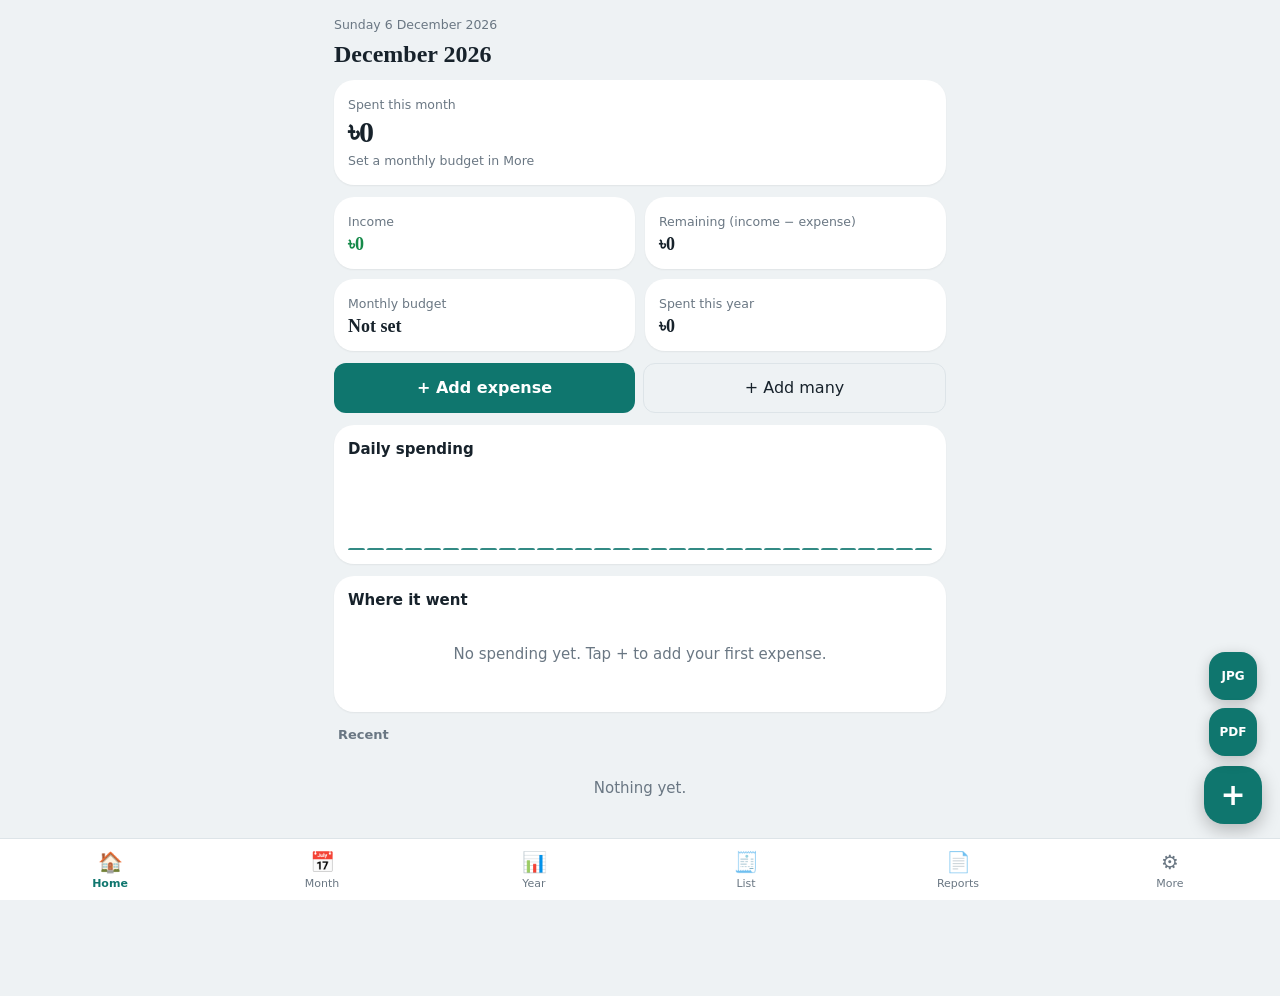
==== apps/taka-journal/index.html @ d67ca7a0 "Firebase Update" ====
<!DOCTYPE html><html lang="en"><head><meta charset="utf-8"><meta name="viewport" content="width=device-width, initial-scale=1, viewport-fit=cover"><title>Taka Journal</title>
<link rel="stylesheet" href="style.css"></head><body><div id="app"><noscript>Please enable JavaScript.</noscript></div><button id="fab" class="pri" onclick="openForm(null,V.tab=='month'&&V.sel?V.sel:null)" aria-label="Add">+</button><div id="dlb"><button class="pri" onclick="dlAny('jpg')" aria-label="Download JPG">JPG</button><button class="pri" onclick="dlAny('pdf')" aria-label="Download PDF">PDF</button></div><div id="nav"></div><div id="toast"></div><div id="ov"></div>
<script src="lib/html2canvas.min.js"></script><script src="lib/jspdf.umd.min.js"></script><script src="firebase-config.js"></script><script src="app.js"></script></body></html>
---- apps/taka-journal/style.css ----
:root{--bg:#eef2f4;--cd:#fff;--tx:#17222b;--mu:#6a7783;--ln:#dde4e8;--ac:#0f766e;--rd:#d63b3b;--gn:#168a4a;box-sizing:border-box;padding-top:env(safe-area-inset-top,0px);padding-bottom:env(safe-area-inset-bottom,0px)}
@media(prefers-color-scheme:dark){:root:not([data-theme="light"]){--bg:#11171c;--cd:#1b242b;--tx:#e6edf2;--mu:#93a1ac;--ln:#2a353e}}
:root[data-theme="dark"]{--bg:#11171c;--cd:#1b242b;--tx:#e6edf2;--mu:#93a1ac;--ln:#2a353e}
html{scroll-padding-top:env(safe-area-inset-top,0px)}
*{box-sizing:border-box}body{margin:0;background:var(--bg);color:var(--tx);font:15px/1.4 system-ui,-apple-system,"Segoe UI",sans-serif;padding-bottom:150px}
#app{max-width:640px;margin:0 auto;padding:14px}
h2{font:700 24px Georgia,serif;margin:6px 0 12px}h3{margin:0 0 10px;font-size:15px}h4{display:flex;justify-content:space-between;margin:14px 4px 6px;color:var(--mu);font-size:13px}
.cd{background:var(--cd);border-radius:20px;padding:14px;margin-bottom:12px;box-shadow:0 1px 2px rgba(0,0,0,.06)}
.big{font:700 30px Georgia,serif}.mu,small{color:var(--mu)}.gn{color:var(--gn)}.rd{color:var(--rd)}
.grid{display:grid;grid-template-columns:1fr 1fr;gap:10px}.grid .cd{margin:0}.grid b{display:block;font:700 18px Georgia,serif;margin-top:2px}
.r{display:flex;align-items:center;justify-content:space-between;gap:8px;margin:6px 0}
.bar{height:8px;background:var(--ln);border-radius:9px;overflow:hidden}.bar i{display:block;height:100%;border-radius:9px;background:var(--ac)}
.cb{margin:10px 0}.tx{display:flex;align-items:center;gap:10px;background:var(--cd);border-radius:16px;padding:10px 12px;margin-bottom:6px;cursor:pointer}
.tx .g{flex:1;min-width:0}.tx .g b,.tx .g small{display:block;white-space:nowrap;overflow:hidden;text-overflow:ellipsis}
.ic{width:38px;height:38px;border-radius:12px;display:grid;place-items:center;font-size:19px;flex:none}
button,select,input,textarea{font:inherit;color:var(--tx);background:var(--bg);border:1px solid var(--ln);border-radius:12px;padding:9px 11px;max-width:100%}
button{cursor:pointer}.pri{background:var(--ac);color:#fff;border:0;font-weight:600}.ghost{background:none}.ib{padding:2px 9px}
input.sm{width:110px}textarea{width:100%;min-height:110px}#nav input,.sh input,.sh select{width:100%}
.big-btn{width:100%;padding:13px;font-size:16px}.em{text-align:center;color:var(--mu);padding:18px}
.days{display:flex;align-items:flex-end;gap:2px;height:80px}.days i{flex:1;background:var(--ac);border-radius:3px 3px 0 0;min-height:2px;opacity:.85}
.cols{display:flex;align-items:flex-end;gap:5px;height:130px}.col{flex:1;height:100%;display:flex;flex-direction:column;justify-content:flex-end;align-items:center;cursor:pointer}.col i{width:100%;background:var(--ac);border-radius:6px 6px 0 0;min-height:2px}.col small{font-size:10px}
.cal{display:grid;grid-template-columns:repeat(7,1fr);gap:4px;text-align:center}.cal small{font-size:11px}
.dy{border-radius:10px;padding:5px 0;min-height:46px;background:var(--bg);cursor:pointer;font-size:12px}.dy b{display:block;font-size:10px;color:var(--rd);min-height:13px}.dy.on{background:var(--ac);color:#fff}.dy.on b{color:#fff}.dy.t{box-shadow:inset 0 0 0 2px var(--ac)}
.ctl{display:flex;gap:6px;margin-bottom:10px}.ctl select{flex:1}.chip{display:inline-block;background:var(--bg);border-radius:20px;padding:4px 10px;margin:3px}.chip a{cursor:pointer;color:var(--mu)}
#nav{position:fixed;left:0;right:0;bottom:0;display:flex;justify-content:space-around;background:var(--cd);border-top:1px solid var(--ln);padding:6px 4px calc(6px + env(safe-area-inset-bottom,0px))}
#nav a{flex:1;text-align:center;font-size:11px;color:var(--mu);cursor:pointer;padding:3px}#nav a span{display:block;font-size:20px}#nav a.on{color:var(--ac);font-weight:700}
#fab{position:fixed;right:18px;bottom:calc(76px + env(safe-area-inset-bottom,0px));width:58px;height:58px;border-radius:20px;font-size:30px;padding:0;box-shadow:0 6px 18px rgba(0,0,0,.25)}
.ov{position:fixed;inset:0;background:rgba(0,0,0,.45);display:flex;align-items:flex-end;justify-content:center;z-index:9}
.sh{background:var(--cd);width:100%;max-width:560px;border-radius:24px 24px 0 0;padding:16px;display:grid;gap:9px;max-height:92%;overflow:auto;animation:up .18s ease-out}
@keyframes up{from{transform:translateY(40px);opacity:.4}}
.seg{display:flex;gap:6px}.seg button{flex:1}.seg .on{background:var(--ac);color:#fff;border:0}.btns{display:flex;gap:8px}.btns button{flex:1}
#toast{position:fixed;left:50%;bottom:140px;transform:translateX(-50%);background:var(--tx);color:var(--bg);padding:8px 16px;border-radius:20px;display:none;z-index:10}

.rp{--cd:#fff;--tx:#17222b;--mu:#6a7783;--ln:#dde4e8;--bg:#f1f4f6;background:#fff;color:#17222b}.rp .grid .cd{background:var(--bg)}

.ctl>*{min-width:0}

.rp h3{margin:12px 0 6px;font-size:15px;line-height:20px}
.two{display:grid;grid-template-columns:1fr 1fr;gap:18px}
.trh,.trw{display:flex;gap:8px;align-items:center;height:25px;font-size:12px;border-bottom:1px solid var(--ln);overflow:hidden;white-space:nowrap}
.trh{font-weight:700;color:var(--mu)}
.trh .d,.trw .d{width:78px;flex:none}.trh .g,.trw .g{flex:1;min-width:0;overflow:hidden;text-overflow:ellipsis}.trh .p,.trw .p{width:70px;flex:none;overflow:hidden;text-overflow:ellipsis}.trh .a,.trw .a{width:100px;flex:none;text-align:right}
.trw small{color:var(--mu)}
.trd{display:flex;align-items:flex-end;gap:2px;height:100px;margin-top:4px}.tc{flex:1;min-width:0;height:100%;display:flex;flex-direction:column;justify-content:flex-end;align-items:center}.tc i{width:100%;background:var(--ac);border-radius:3px 3px 0 0;min-height:2px}.tc small{font-size:8px;height:11px;line-height:11px;white-space:nowrap;color:var(--mu)}
summary{cursor:pointer}
.pg{position:absolute;left:-10000px;top:0;width:794px;height:1123px;padding:32px;box-sizing:border-box;background:#fff;color:#17222b;overflow:hidden;font-size:14px}
.pg.j{height:auto;padding-bottom:22px}
.pg .ft{position:absolute;left:32px;right:32px;bottom:12px;display:flex;justify-content:space-between;font-size:11px;color:#6a7783}
.pg .grid{grid-template-columns:repeat(3,1fr);gap:8px}.pg .grid .cd{padding:9px 12px}.pg .cb{margin:6px 0}.pg .cb .r{font-size:12.5px;margin:2px 0}.pg .bar{height:7px}
@media(max-width:560px){#rpw .two{grid-template-columns:1fr}#rpw .trh .p,#rpw .trw .p{display:none}}

#dlb{position:fixed;right:23px;bottom:calc(144px + env(safe-area-inset-bottom,0px));display:flex;flex-direction:column;gap:8px}
#dlb button{width:48px;height:48px;border-radius:16px;padding:0;font-size:12px;font-weight:700;box-shadow:0 4px 14px rgba(0,0,0,.22)}
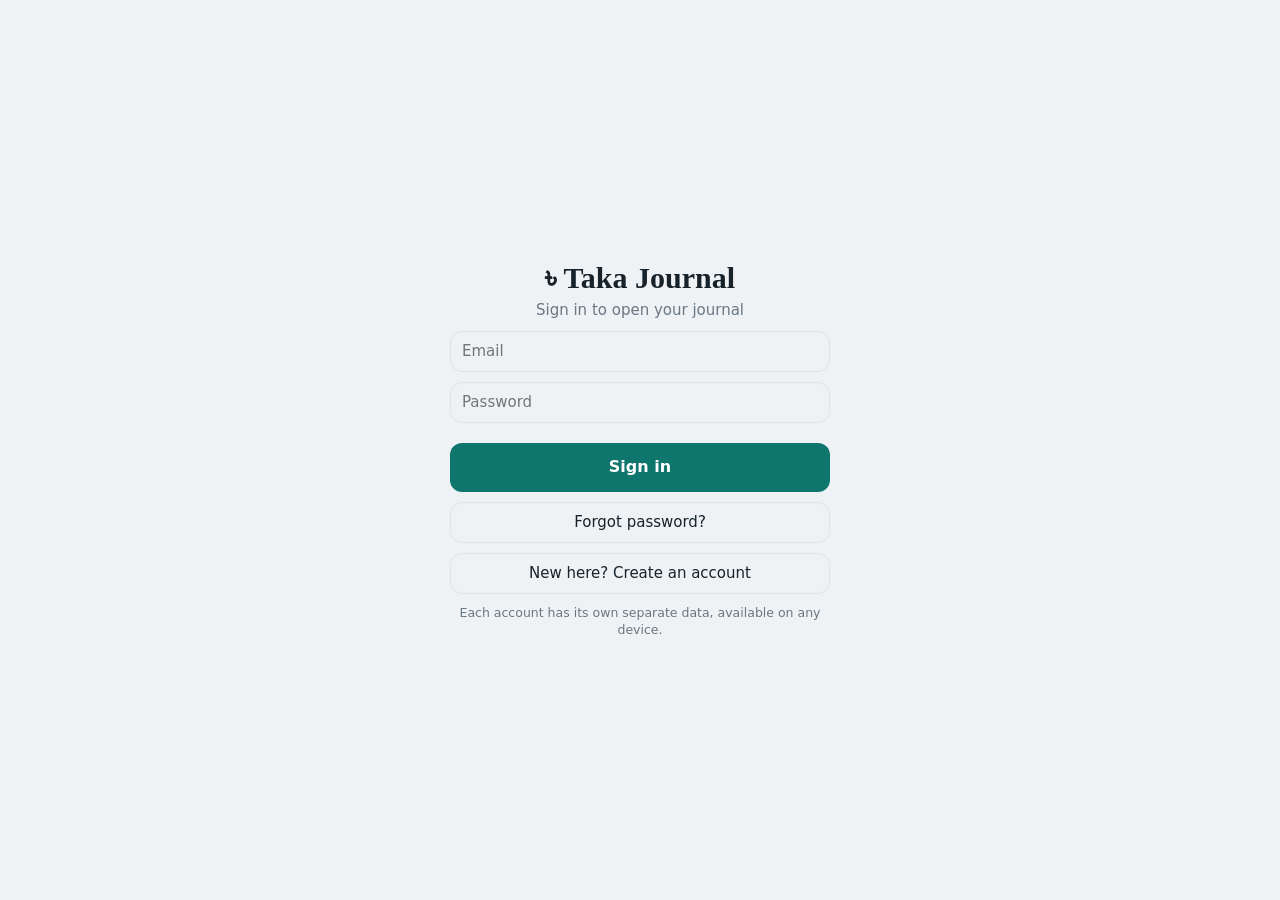
==== commit e3449ffb: "Feature Update 26H1" ====
--- a/apps/taka-journal/index.html
+++ b/apps/taka-journal/index.html
@@ -1,3 +1,4 @@
 <!DOCTYPE html><html lang="en"><head><meta charset="utf-8"><meta name="viewport" content="width=device-width, initial-scale=1, viewport-fit=cover"><title>Taka Journal</title>
-<link rel="stylesheet" href="style.css"></head><body><div id="app"><noscript>Please enable JavaScript.</noscript></div><button id="fab" class="pri" onclick="openForm(null,V.tab=='month'&&V.sel?V.sel:null)" aria-label="Add">+</button><div id="dlb"><button class="pri" onclick="dlAny('jpg')" aria-label="Download JPG">JPG</button><button class="pri" onclick="dlAny('pdf')" aria-label="Download PDF">PDF</button></div><div id="nav"></div><div id="toast"></div><div id="ov"></div>
-<script src="lib/html2canvas.min.js"></script><script src="lib/jspdf.umd.min.js"></script><script src="firebase-config.js"></script><script src="app.js"></script></body></html>
+<meta name="theme-color" content="#0f766e"><link rel="manifest" href="manifest.json"><link rel="icon" href="icon-192.png"><link rel="apple-touch-icon" href="icon-192.png">
+<link rel="stylesheet" href="style.css?v=10"></head><body><div id="app"><noscript>Please enable JavaScript.</noscript></div><button id="fab" class="pri" onclick="openForm(null,V.tab=='tx'&&V.lv=='month'&&V.sel?V.sel:null)" aria-label="Add">+</button><div id="dlb"><button class="pri" onclick="dlAny('jpg')" aria-label="Download JPG">JPG</button><button class="pri" onclick="dlAny('pdf')" aria-label="Download PDF">PDF</button></div><div id="gate"></div><div id="nav"></div><div id="toast"></div><div id="ov"></div>
+<script src="firebase-config.js?v=10"></script><script src="app.js?v=10"></script><script src="lib/html2canvas.min.js"></script><script src="lib/jspdf.umd.min.js"></script></body></html>
--- a/apps/taka-journal/style.css
+++ b/apps/taka-journal/style.css
@@ -24,7 +24,7 @@
 .dy{border-radius:10px;padding:5px 0;min-height:46px;background:var(--bg);cursor:pointer;font-size:12px}.dy b{display:block;font-size:10px;color:var(--rd);min-height:13px}.dy.on{background:var(--ac);color:#fff}.dy.on b{color:#fff}.dy.t{box-shadow:inset 0 0 0 2px var(--ac)}
 .ctl{display:flex;gap:6px;margin-bottom:10px}.ctl select{flex:1}.chip{display:inline-block;background:var(--bg);border-radius:20px;padding:4px 10px;margin:3px}.chip a{cursor:pointer;color:var(--mu)}
 #nav{position:fixed;left:0;right:0;bottom:0;display:flex;justify-content:space-around;background:var(--cd);border-top:1px solid var(--ln);padding:6px 4px calc(6px + env(safe-area-inset-bottom,0px))}
-#nav a{flex:1;text-align:center;font-size:11px;color:var(--mu);cursor:pointer;padding:3px}#nav a span{display:block;font-size:20px}#nav a.on{color:var(--ac);font-weight:700}
+#nav a{flex:1;text-align:center;font-size:11px;color:var(--mu);cursor:pointer;padding:3px}#nav a.on{color:var(--ac);font-weight:700}
 #fab{position:fixed;right:18px;bottom:calc(76px + env(safe-area-inset-bottom,0px));width:58px;height:58px;border-radius:20px;font-size:30px;padding:0;box-shadow:0 6px 18px rgba(0,0,0,.25)}
 .ov{position:fixed;inset:0;background:rgba(0,0,0,.45);display:flex;align-items:flex-end;justify-content:center;z-index:9}
 .sh{background:var(--cd);width:100%;max-width:560px;border-radius:24px 24px 0 0;padding:16px;display:grid;gap:9px;max-height:92%;overflow:auto;animation:up .18s ease-out}
@@ -52,3 +52,53 @@
 
 #dlb{position:fixed;right:23px;bottom:calc(144px + env(safe-area-inset-bottom,0px));display:flex;flex-direction:column;gap:8px}
 #dlb button{width:48px;height:48px;border-radius:16px;padding:0;font-size:12px;font-weight:700;box-shadow:0 4px 14px rgba(0,0,0,.22)}
+#gate{position:fixed;inset:0;z-index:50;background:var(--bg);display:none;place-items:center;padding:calc(20px + env(safe-area-inset-top,0px)) 20px calc(20px + env(safe-area-inset-bottom,0px));overflow:auto}#gate .box{width:100%;max-width:380px;display:grid;gap:10px}#gate input[type=email],#gate input[type=password]{width:100%}
+
+.add{display:flex;gap:8px;flex-wrap:wrap;margin:8px 0}.add>*{flex:1 1 120px;min-width:0}.add>button{flex:0 0 auto}.add>.sm2{flex:0 0 64px}
+.r{flex-wrap:wrap}.r>*{min-width:0}.r label{overflow:hidden;text-overflow:ellipsis;max-width:100%}.cd{max-width:100%;overflow:hidden}.cd select,.cd input{max-width:100%}
+.av{border-radius:50%;overflow:hidden;display:inline-grid;place-items:center;background:var(--ac);color:#fff;font-weight:700;flex:none;vertical-align:middle}.av img{width:100%;height:100%;object-fit:cover;display:block}
+.hero{display:flex;align-items:center;gap:14px;padding:16px;border-radius:22px;margin-bottom:12px;color:#fff;background:linear-gradient(135deg,rgba(255,255,255,.14),rgba(0,0,0,.22)),var(--ac);cursor:pointer}
+.hero .g{flex:1;min-width:0}.hero b{display:block;font:700 22px Georgia,serif;overflow:hidden;text-overflow:ellipsis;white-space:nowrap}.hero small{color:rgba(255,255,255,.88);display:block}.hero .av{border:2px solid rgba(255,255,255,.75);background:rgba(255,255,255,.25)}
+.lb{display:inline-block;text-align:center;padding:9px 11px;border:1px solid var(--ln);border-radius:12px;background:var(--bg);cursor:pointer}.btns .lb{flex:1}
+#nav a{overflow:hidden;text-overflow:ellipsis;white-space:nowrap}#nav a .av{margin:-1px 0}
+.sh button.rd,.cd button.rd{color:var(--rd);border-color:var(--rd)}
+
+/* v4: no sideways overflow, aligned nav, budget warnings */
+html,body{max-width:100%;overflow-x:hidden}
+body:not(.ready) #fab,body:not(.ready) #dlb,body:not(.ready) #nav{display:none}
+input,select,button,textarea{min-width:0;max-width:100%}
+.cd,.grid>*,.r>*,.ctl>*,.btns>*{min-width:0}
+.r b,.r span,.grid b{overflow-wrap:anywhere}
+.r>input:not(.sm):not([type=checkbox]):not([type=color]):not([type=file]){flex:1 1 90px}
+.grid b{font-size:clamp(14px,4.6vw,18px)}
+#nav a{display:flex;flex-direction:column;align-items:center;justify-content:flex-start;gap:2px;min-width:0}
+#nav a>.ni{position:relative;height:26px;width:100%;display:flex;align-items:center;justify-content:center;font-size:20px;line-height:1}
+#nav a>em{font-style:normal;font-size:11px;line-height:14px;max-width:100%;overflow:hidden;text-overflow:ellipsis;white-space:nowrap}
+#nav a.on .av{box-shadow:0 0 0 2px var(--cd),0 0 0 4px var(--ac)}
+.bdg{position:absolute;top:-4px;left:calc(50% + 4px);min-width:16px;height:16px;padding:0 4px;border-radius:9px;background:var(--rd);color:#fff;font:700 10px/16px system-ui;text-align:center;animation:blink 1s ease-in-out infinite}
+@keyframes blink{50%{opacity:.25}}
+@keyframes blinkbg{0%,100%{background:rgba(214,59,59,.06)}50%{background:rgba(214,59,59,.3)}}
+.cb.over{border-radius:12px;padding:6px 8px;margin:8px -8px;border-left:4px solid var(--rd);animation:blinkbg 1.3s ease-in-out infinite}
+.cd.over{box-shadow:inset 0 0 0 2px var(--rd);animation:blinkbg 1.3s ease-in-out infinite}
+.cd.warn{background:rgba(214,59,59,.14);color:var(--rd);font-weight:600}
+@media(prefers-reduced-motion:reduce){.bdg,.cb.over,.cd.over{animation:none}}
+
+.gr{display:grid;gap:8px;grid-template-columns:minmax(0,1fr);margin-top:8px}
+.cd,.sh,.box{overflow-wrap:anywhere}
+select{text-overflow:ellipsis}
+#toast{z-index:80;max-width:90%;text-align:center}
+
+.chips{display:flex;gap:6px;overflow-x:auto;padding-bottom:2px;scrollbar-width:none}.chips::-webkit-scrollbar{display:none}.chips .chip{flex:none;margin:0;cursor:pointer;padding:6px 12px;border:1px solid var(--ln)}
+#fa{font:700 26px Georgia,serif;text-align:center;padding:12px}
+.ctl .ib{flex:0 0 auto;padding:9px 14px;font-size:18px;line-height:1}
+
+.srch{display:flex;align-items:center;gap:8px;background:var(--cd);border-radius:16px;padding:0 14px;margin-bottom:10px;box-shadow:0 1px 2px rgba(0,0,0,.06)}.srch input{flex:1;border:0;background:none;padding:13px 0;font-size:16px;border-radius:0}.srch input:focus{outline:none}
+.chip.on{background:var(--ac)!important;color:#fff;border-color:var(--ac)!important}
+.rpv{position:relative}.rpv img{width:100%;max-height:200px;object-fit:cover;border-radius:12px;background:var(--bg);min-height:60px}.rpv button{position:absolute;top:6px;right:6px;background:rgba(0,0,0,.6);color:#fff;border:0;border-radius:50%;width:32px;height:32px;padding:0}
+.rcp{display:grid;gap:6px}.rcv img{width:100%;max-height:260px;object-fit:cover;border-radius:12px;cursor:zoom-in;margin:6px 0}
+
+.srch{position:sticky;top:6px;z-index:6}
+.sec>h3{display:flex;justify-content:space-between;align-items:center;cursor:pointer;margin:0 0 10px}.sec>h3::after{content:'⌄';color:var(--mu);font-size:20px;line-height:1;transition:transform .2s}.sec.shut>h3{margin:0}.sec.shut>h3::after{transform:rotate(-90deg)}.sec.shut>:not(h3){display:none}
+#app.swap>*{animation:fadein .22s ease both}@keyframes fadein{from{opacity:0;transform:translateY(8px)}}
+@media(prefers-reduced-motion:reduce){#app.swap>*{animation:none}}
+input[type=color]{width:56px;height:38px;padding:3px;border-radius:10px;cursor:pointer}
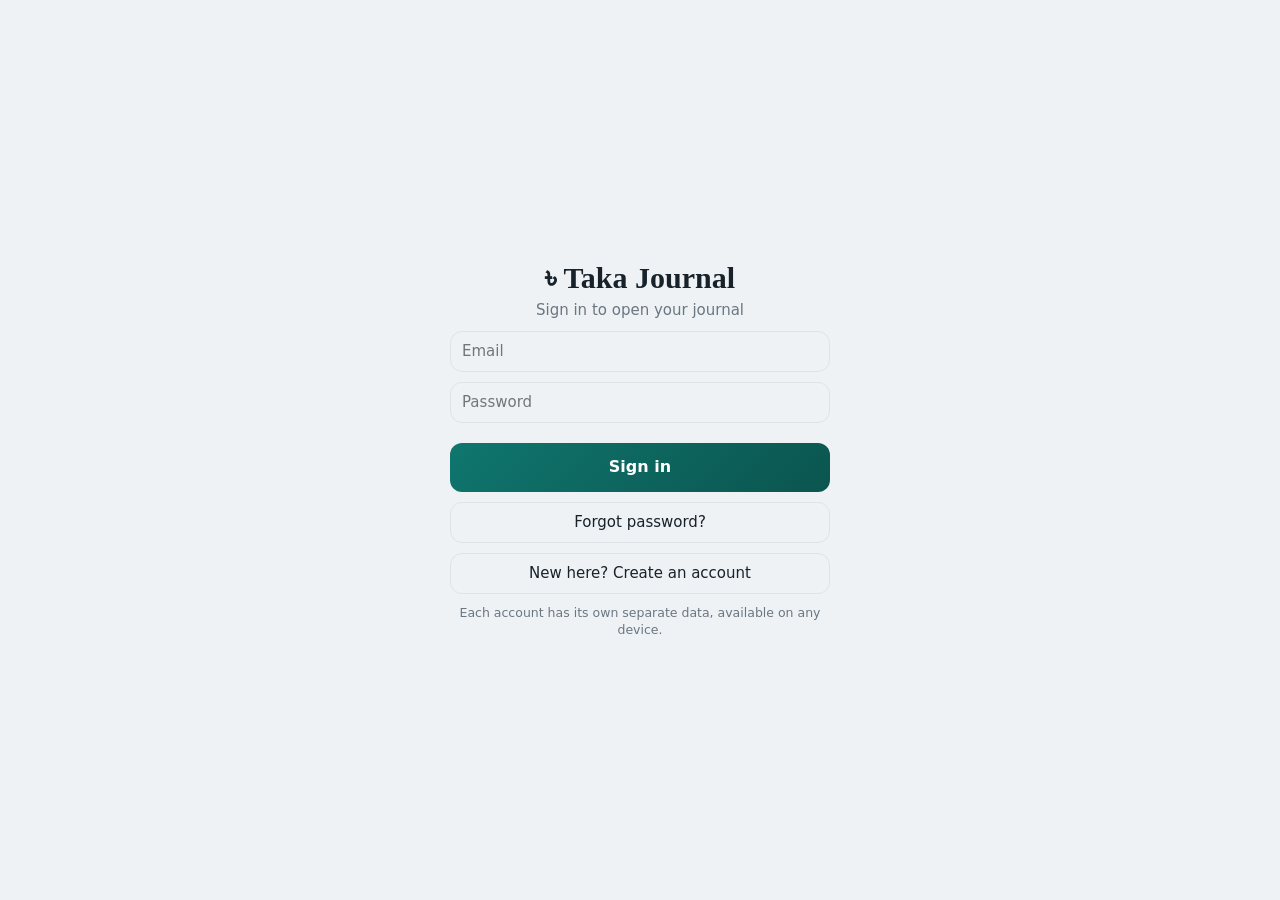
==== commit 5a12fbf8: "Feature Update 26H2" ====
--- a/apps/taka-journal/index.html
+++ b/apps/taka-journal/index.html
@@ -1,4 +1,4 @@
 <!DOCTYPE html><html lang="en"><head><meta charset="utf-8"><meta name="viewport" content="width=device-width, initial-scale=1, viewport-fit=cover"><title>Taka Journal</title>
 <meta name="theme-color" content="#0f766e"><link rel="manifest" href="manifest.json"><link rel="icon" href="icon-192.png"><link rel="apple-touch-icon" href="icon-192.png">
-<link rel="stylesheet" href="style.css?v=10"></head><body><div id="app"><noscript>Please enable JavaScript.</noscript></div><button id="fab" class="pri" onclick="openForm(null,V.tab=='tx'&&V.lv=='month'&&V.sel?V.sel:null)" aria-label="Add">+</button><div id="dlb"><button class="pri" onclick="dlAny('jpg')" aria-label="Download JPG">JPG</button><button class="pri" onclick="dlAny('pdf')" aria-label="Download PDF">PDF</button></div><div id="gate"></div><div id="nav"></div><div id="toast"></div><div id="ov"></div>
-<script src="firebase-config.js?v=10"></script><script src="app.js?v=10"></script><script src="lib/html2canvas.min.js"></script><script src="lib/jspdf.umd.min.js"></script></body></html>
+<link rel="stylesheet" href="style.css?v=12"></head><body><div id="app"><noscript>Please enable JavaScript.</noscript></div><div id="dock"><div id="dlb"><button onclick="dlAny('jpg')" aria-label="Download as JPG"><svg viewBox="0 0 24 24" width="17" height="17" fill="none" stroke="currentColor" stroke-width="2.4" stroke-linecap="round" stroke-linejoin="round"><path d="M12 4v11m0 0l-4.2-4.2M12 15l4.2-4.2M5 20h14"/></svg><span>JPG</span></button><button onclick="dlAny('pdf')" aria-label="Download as PDF"><svg viewBox="0 0 24 24" width="17" height="17" fill="none" stroke="currentColor" stroke-width="2.4" stroke-linecap="round" stroke-linejoin="round"><path d="M12 4v11m0 0l-4.2-4.2M12 15l4.2-4.2M5 20h14"/></svg><span>PDF</span></button></div><button id="fab" class="pri" onclick="openForm(null,V.tab=='tx'&&V.lv=='month'&&V.sel?V.sel:null)" aria-label="Add entry"><svg viewBox="0 0 24 24" fill="none" stroke="currentColor" stroke-width="2.6" stroke-linecap="round"><path d="M12 5v14M5 12h14"/></svg></button></div><div id="gate"></div><div id="nav"></div><div id="toast"></div><div id="ov"></div>
+<script src="firebase-config.js?v=12"></script><script src="app.js?v=12"></script><script src="lib/html2canvas.min.js"></script><script src="lib/jspdf.umd.min.js"></script></body></html>
--- a/apps/taka-journal/style.css
+++ b/apps/taka-journal/style.css
@@ -102,3 +102,41 @@
 #app.swap>*{animation:fadein .22s ease both}@keyframes fadein{from{opacity:0;transform:translateY(8px)}}
 @media(prefers-reduced-motion:reduce){#app.swap>*{animation:none}}
 input[type=color]{width:56px;height:38px;padding:3px;border-radius:10px;cursor:pointer}
+
+/* ===== v8 theme: softer surfaces, accent-aware colours, motion ===== */
+:root{--on:#fff;--acs:rgba(15,118,110,.14);--acg:rgba(15,118,110,.38);--ac2:#0b5b55;--cdt:rgba(255,255,255,.84)}
+@media(prefers-color-scheme:dark){:root:not([data-theme="light"]){--cdt:rgba(27,36,43,.84)}}
+:root[data-theme="dark"]{--cdt:rgba(27,36,43,.84)}
+body{background-image:radial-gradient(900px 420px at 50% -120px,var(--acs),transparent 72%);background-repeat:no-repeat}
+.cd{box-shadow:0 1px 2px rgba(16,24,40,.05),0 8px 22px rgba(16,24,40,.05);border:1px solid rgba(127,127,127,.08)}
+.pri,.seg .on,.chip.on,.sh .pri,.btns .pri{color:var(--on)!important}
+.pri{background:linear-gradient(135deg,var(--ac),var(--ac2))}
+button{transition:transform .12s ease,background-color .15s ease,box-shadow .15s ease,opacity .15s}
+button:active,.chip:active,.lb:active{transform:scale(.96)}
+.tx{transition:transform .12s ease,background-color .15s ease}.tx:active{transform:scale(.985);background:var(--acs)}
+.av{color:var(--on)}
+.hero{position:relative;overflow:hidden;color:var(--on);box-shadow:0 12px 28px var(--acg)}
+.hero::after{content:'';position:absolute;right:-34px;top:-40px;width:150px;height:150px;border-radius:50%;background:rgba(255,255,255,.13)}
+.hero::before{content:'';position:absolute;right:46px;bottom:-60px;width:110px;height:110px;border-radius:50%;background:rgba(255,255,255,.08)}
+.hero small{color:inherit;opacity:.88}.hero .av{border:2px solid var(--on);background:rgba(255,255,255,.22)}
+#nav{background:var(--cdt);-webkit-backdrop-filter:blur(14px);backdrop-filter:blur(14px)}
+#nav a{border-radius:14px;transition:background-color .2s ease,color .2s ease}#nav a.on{background:var(--acs)}
+/* dock: one tidy floating group instead of three loose buttons */
+#dock{position:fixed;right:14px;bottom:calc(78px + env(safe-area-inset-bottom,0px));display:flex;align-items:center;gap:10px;z-index:7}
+#dock #dlb{position:static;display:flex;flex-direction:row;gap:0;align-items:stretch;background:var(--cdt);-webkit-backdrop-filter:blur(12px);backdrop-filter:blur(12px);border:1px solid var(--ln);border-radius:24px;box-shadow:0 10px 26px rgba(0,0,0,.16);overflow:hidden}
+#dock #dlb button{width:auto;height:auto;min-width:54px;padding:9px 13px 8px;border:0;border-radius:0;background:none;box-shadow:none;color:var(--tx)!important;display:flex;flex-direction:column;align-items:center;gap:3px;font:700 11px/1 system-ui,sans-serif}
+#dock #dlb button+button{border-left:1px solid var(--ln)}#dock #dlb button svg{color:var(--ac)}#dock #dlb button:active{background:var(--acs);transform:none}
+#dock #fab{position:static;width:58px;height:58px;border-radius:50%;padding:0;display:grid;place-items:center;box-shadow:0 12px 26px var(--acg);font-size:0}
+#dock #fab svg{width:26px;height:26px}
+body:not(.ready) #dock{display:none}
+/* motion */
+.bar i{transform-origin:left;animation:grow .8s cubic-bezier(.2,.8,.2,1) both}@keyframes grow{from{transform:scaleX(0)}}
+.days i,.tc i,.col i{transform-origin:bottom;animation:rise .7s cubic-bezier(.2,.8,.2,1) both}@keyframes rise{from{transform:scaleY(0)}}
+#app.swap>*:nth-child(2){animation-delay:.04s}#app.swap>*:nth-child(3){animation-delay:.08s}#app.swap>*:nth-child(4){animation-delay:.12s}#app.swap>*:nth-child(5){animation-delay:.16s}#app.swap>*:nth-child(n+6){animation-delay:.2s}
+.ov{animation:fadein2 .2s ease both}@keyframes fadein2{from{opacity:0}}
+#toast{animation:toastin .22s ease both}@keyframes toastin{from{opacity:0;transform:translate(-50%,10px)}}
+.cb.over{background:rgba(214,59,59,.12)}.cd.over{background-color:rgba(214,59,59,.08)}
+body.cap *,.pg *{animation:none!important;transition:none!important}
+@media(prefers-reduced-motion:reduce){*{animation:none!important;transition:none!important}}
+.sw{display:flex;gap:10px;flex-wrap:wrap;margin:8px 0 2px}.swc{width:30px;height:30px;border-radius:50%;cursor:pointer;border:2px solid var(--cd);box-shadow:0 0 0 1px var(--ln);transition:transform .15s}.swc:active{transform:scale(.9)}.swc.on{box-shadow:0 0 0 3px var(--ac)}
+#nav a.on{color:var(--tx)}
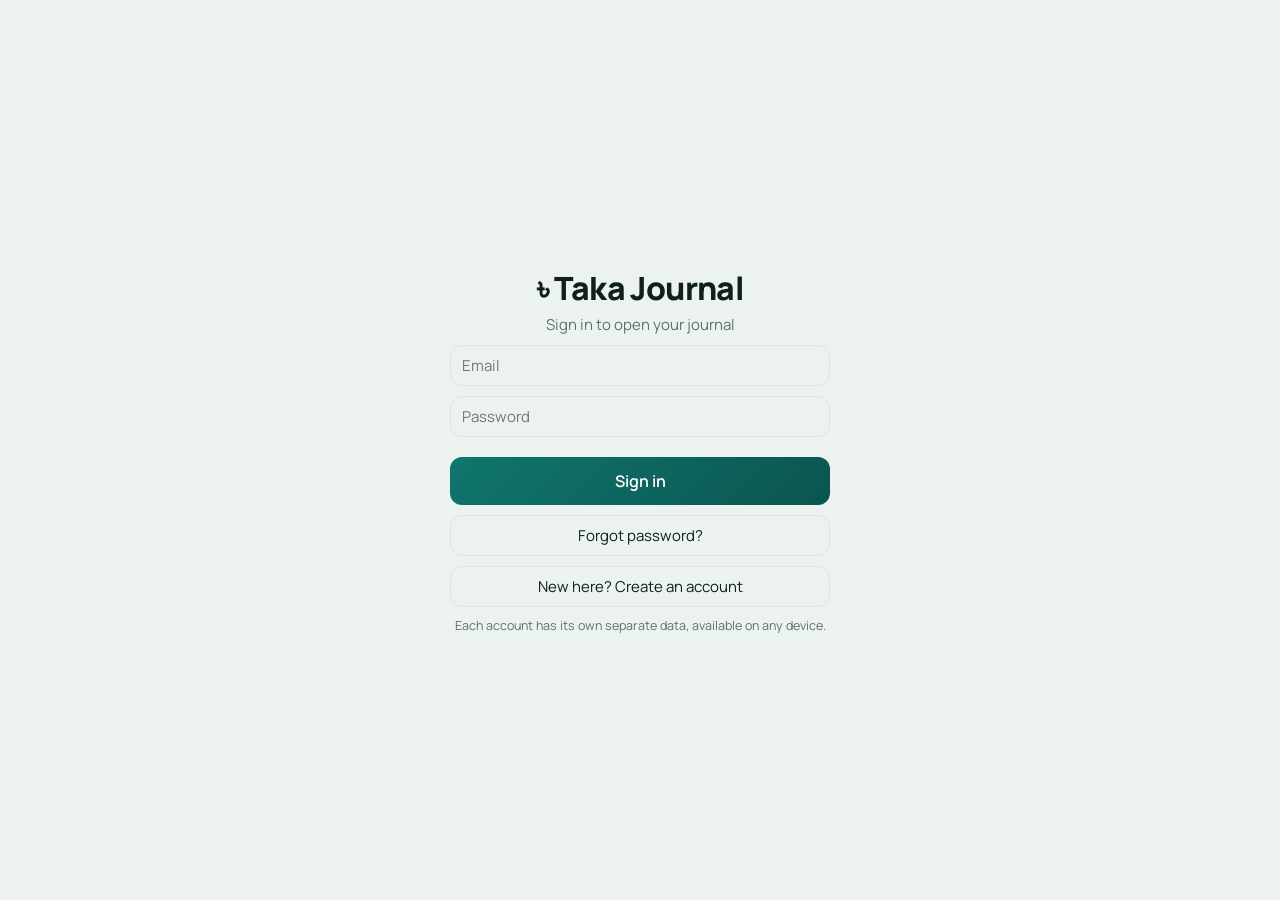
==== commit 5e4a1d9d: "Major feature Update 26H3" ====
--- a/apps/taka-journal/index.html
+++ b/apps/taka-journal/index.html
@@ -1,4 +1,4 @@
 <!DOCTYPE html><html lang="en"><head><meta charset="utf-8"><meta name="viewport" content="width=device-width, initial-scale=1, viewport-fit=cover"><title>Taka Journal</title>
 <meta name="theme-color" content="#0f766e"><link rel="manifest" href="manifest.json"><link rel="icon" href="icon-192.png"><link rel="apple-touch-icon" href="icon-192.png">
-<link rel="stylesheet" href="style.css?v=12"></head><body><div id="app"><noscript>Please enable JavaScript.</noscript></div><div id="dock"><div id="dlb"><button onclick="dlAny('jpg')" aria-label="Download as JPG"><svg viewBox="0 0 24 24" width="17" height="17" fill="none" stroke="currentColor" stroke-width="2.4" stroke-linecap="round" stroke-linejoin="round"><path d="M12 4v11m0 0l-4.2-4.2M12 15l4.2-4.2M5 20h14"/></svg><span>JPG</span></button><button onclick="dlAny('pdf')" aria-label="Download as PDF"><svg viewBox="0 0 24 24" width="17" height="17" fill="none" stroke="currentColor" stroke-width="2.4" stroke-linecap="round" stroke-linejoin="round"><path d="M12 4v11m0 0l-4.2-4.2M12 15l4.2-4.2M5 20h14"/></svg><span>PDF</span></button></div><button id="fab" class="pri" onclick="openForm(null,V.tab=='tx'&&V.lv=='month'&&V.sel?V.sel:null)" aria-label="Add entry"><svg viewBox="0 0 24 24" fill="none" stroke="currentColor" stroke-width="2.6" stroke-linecap="round"><path d="M12 5v14M5 12h14"/></svg></button></div><div id="gate"></div><div id="nav"></div><div id="toast"></div><div id="ov"></div>
-<script src="firebase-config.js?v=12"></script><script src="app.js?v=12"></script><script src="lib/html2canvas.min.js"></script><script src="lib/jspdf.umd.min.js"></script></body></html>
+<link rel="preload" href="lib/fonts/manrope-latin-wght-normal.woff2" as="font" type="font/woff2" crossorigin><link rel="stylesheet" href="style.css?v=18"></head><body><div id="app"><noscript>Please enable JavaScript.</noscript></div><div id="gate"></div><aside id="side"></aside><div id="nav"></div><div id="toast"></div><div id="ov"></div>
+<script src="firebase-config.js?v=18"></script><script src="app.js?v=18"></script><script src="lib/html2canvas.min.js"></script><script src="lib/jspdf.umd.min.js"></script></body></html>
--- a/apps/taka-journal/style.css
+++ b/apps/taka-journal/style.css
@@ -107,7 +107,6 @@
 :root{--on:#fff;--acs:rgba(15,118,110,.14);--acg:rgba(15,118,110,.38);--ac2:#0b5b55;--cdt:rgba(255,255,255,.84)}
 @media(prefers-color-scheme:dark){:root:not([data-theme="light"]){--cdt:rgba(27,36,43,.84)}}
 :root[data-theme="dark"]{--cdt:rgba(27,36,43,.84)}
-body{background-image:radial-gradient(900px 420px at 50% -120px,var(--acs),transparent 72%);background-repeat:no-repeat}
 .cd{box-shadow:0 1px 2px rgba(16,24,40,.05),0 8px 22px rgba(16,24,40,.05);border:1px solid rgba(127,127,127,.08)}
 .pri,.seg .on,.chip.on,.sh .pri,.btns .pri{color:var(--on)!important}
 .pri{background:linear-gradient(135deg,var(--ac),var(--ac2))}
@@ -140,3 +139,252 @@
 @media(prefers-reduced-motion:reduce){*{animation:none!important;transition:none!important}}
 .sw{display:flex;gap:10px;flex-wrap:wrap;margin:8px 0 2px}.swc{width:30px;height:30px;border-radius:50%;cursor:pointer;border:2px solid var(--cd);box-shadow:0 0 0 1px var(--ln);transition:transform .15s}.swc:active{transform:scale(.9)}.swc.on{box-shadow:0 0 0 3px var(--ac)}
 #nav a.on{color:var(--tx)}
+
+/* v9: native controls follow the theme; custom select arrow (no white native button) */
+:root{color-scheme:light}
+@media(prefers-color-scheme:dark){:root:not([data-theme="light"]){color-scheme:dark}}
+:root[data-theme="dark"]{color-scheme:dark}
+select{-webkit-appearance:none;-moz-appearance:none;appearance:none;padding-right:36px;background-image:url("data:image/svg+xml,%3Csvg xmlns='http://www.w3.org/2000/svg' width='14' height='14' viewBox='0 0 24 24' fill='none' stroke='%236a7783' stroke-width='3' stroke-linecap='round' stroke-linejoin='round'%3E%3Cpath d='M6 9l6 6 6-6'/%3E%3C/svg%3E");background-repeat:no-repeat;background-position:right 13px center;background-size:14px;cursor:pointer}
+@media(prefers-color-scheme:dark){:root:not([data-theme="light"]) select{background-image:url("data:image/svg+xml,%3Csvg xmlns='http://www.w3.org/2000/svg' width='14' height='14' viewBox='0 0 24 24' fill='none' stroke='%2393a1ac' stroke-width='3' stroke-linecap='round' stroke-linejoin='round'%3E%3Cpath d='M6 9l6 6 6-6'/%3E%3C/svg%3E")}}
+:root[data-theme="dark"] select{background-image:url("data:image/svg+xml,%3Csvg xmlns='http://www.w3.org/2000/svg' width='14' height='14' viewBox='0 0 24 24' fill='none' stroke='%2393a1ac' stroke-width='3' stroke-linecap='round' stroke-linejoin='round'%3E%3Cpath d='M6 9l6 6 6-6'/%3E%3C/svg%3E")}
+select:hover,input:hover,textarea:hover{border-color:var(--ac)}
+select:hover{background-color:var(--bg)}
+option{background:var(--cd);color:var(--tx)}
+input:focus,select:focus,textarea:focus{outline:none;border-color:var(--ac);box-shadow:0 0 0 3px var(--acs)}
+.srch input:focus,.srch input:hover{box-shadow:none;border:0}
+input[type=checkbox],input[type=color],input[type=file]{box-shadow:none}
+
+/* ===== v11 "Aurora" look: type, surfaces, sidebar shell ===== */
+@font-face{font-family:'Manrope';src:url(lib/fonts/manrope-latin-wght-normal.woff2) format('woff2');font-weight:200 800;font-display:swap}
+:root{--bg:#ecf2f0;--cd:#ffffff;--tx:#0f201c;--mu:#5d716b;--ln:#dbe6e2;--cb:rgba(15,32,28,.06);--cdi:none;--acrgb:15,118,110;--acl:#4fb5aa}
+@media(prefers-color-scheme:dark){:root:not([data-theme="light"]){--bg:#070d0c;--cd:#101917;--tx:#e8f1ee;--mu:#86a098;--ln:#1d2a27;--cb:rgba(255,255,255,.07);--cdi:none;--cdt:rgba(16,25,23,.84)}}
+:root[data-theme="dark"]{--bg:#070d0c;--cd:#101917;--tx:#e8f1ee;--mu:#86a098;--ln:#1d2a27;--cb:rgba(255,255,255,.07);--cdi:none;--cdt:rgba(16,25,23,.84)}
+body{font-family:'Manrope',system-ui,-apple-system,'Segoe UI','Noto Sans Bengali',sans-serif;font-variant-numeric:tabular-nums;background-color:var(--bg)}
+body::before{content:'';position:fixed;inset:0;z-index:-1;pointer-events:none;background:radial-gradient(900px 520px at 0% -8%,rgba(var(--acrgb),.20),transparent 62%),radial-gradient(700px 420px at 100% 0%,rgba(var(--acrgb),.09),transparent 60%)}
+h2{font:800 27px/1.15 'Manrope',system-ui,sans-serif;letter-spacing:-.025em}
+h3{font-weight:700;letter-spacing:-.01em}
+.big,.grid b,.hero b{font-family:'Manrope',system-ui,sans-serif;font-weight:800;letter-spacing:-.02em}
+.big{font-size:32px}
+.cd{background-image:var(--cdi);border:1px solid var(--cb);border-radius:22px}
+.rp{--cdi:none;--cb:#e6ecea}
+input,select,textarea{background-color:var(--bg)}
+#side{display:none}
+#nav a.on{color:var(--tx)}
+@media(min-width:960px){
+ #nav{display:none}
+ #side{display:flex;flex-direction:column;position:fixed;left:0;top:0;bottom:0;width:272px;padding:24px 16px 20px;z-index:5;border-right:1px solid var(--cb);background:linear-gradient(180deg,rgba(var(--acrgb),.30),rgba(var(--acrgb),.05) 48%,transparent),var(--cd)}
+ body:not(.ready) #side{display:none}
+ #side .brand{display:flex;align-items:center;gap:12px;padding:4px 10px 22px;font-size:18px;letter-spacing:-.02em}
+ #side .logo{width:38px;height:38px;border-radius:12px;display:grid;place-items:center;background:linear-gradient(135deg,var(--acl),var(--ac));color:var(--on);font-weight:800;font-size:20px}
+ #side nav{display:grid;gap:4px}
+ #side nav a,#side .suser{display:flex;align-items:center;gap:12px;padding:11px 14px;border-radius:14px;color:var(--mu);font-weight:700;cursor:pointer;transition:background-color .15s,color .15s}
+ #side nav a:hover,#side .suser:hover{background:rgba(var(--acrgb),.12);color:var(--tx)}
+ #side nav a.on,#side .suser.on{background:rgba(var(--acrgb),.22);color:var(--tx)}
+ #side .ni{position:relative;width:24px;height:24px;display:grid;place-items:center}
+ #side em{font-style:normal}
+ #side .bdg{top:-5px;left:12px}
+ #side .sacts{display:grid;gap:8px;margin:22px 4px 0}
+ #side .sadd{display:flex;align-items:center;justify-content:center;gap:8px;padding:12px;font-weight:700}
+ #side .sgrow{flex:1}
+ #side .suser{margin-top:10px;border:1px solid var(--cb);background:rgba(127,127,127,.06)}
+ #side .suser span{display:grid;min-width:0}#side .suser b{color:var(--tx);overflow:hidden;text-overflow:ellipsis;white-space:nowrap;font-size:14px}#side .suser small{overflow:hidden;text-overflow:ellipsis;white-space:nowrap;font-weight:500}
+ #app{max-width:none;margin:0 0 0 272px;padding:30px clamp(24px,3.2vw,56px) 96px}
+ #app>*{max-width:1180px;margin-left:auto;margin-right:auto}
+ body{padding-bottom:0}
+ #dock{bottom:26px;right:28px}#dock #fab{display:none}
+ .ov{align-items:center}.sh{border-radius:26px;max-height:88%;max-width:540px;box-shadow:0 30px 80px rgba(0,0,0,.45)}
+}
+
+/* ===== v11 dashboard components ===== */
+:root{--good:#15803d;--bad:#dc2626}
+@media(prefers-color-scheme:dark){:root:not([data-theme="light"]){--good:#4ade80;--bad:#f87171}}
+:root[data-theme="dark"]{--good:#4ade80;--bad:#f87171}
+.gn{color:var(--good)}.rd{color:var(--bad)}
+.hg{display:grid;gap:14px;grid-template-columns:minmax(0,1fr)}
+.hg>*{margin:0!important}
+.stats{display:grid;grid-template-columns:1fr 1fr;gap:12px}
+.tile{background:var(--cd);background-image:var(--cdi);border:1px solid var(--cb);border-radius:22px;padding:16px;display:grid;gap:6px;align-content:start;min-width:0}
+.tile>small{color:var(--mu);font-weight:600}.tile>b{font:800 22px 'Manrope',system-ui,sans-serif;letter-spacing:-.02em;overflow-wrap:anywhere}
+.tile.lead{grid-column:1/-1;background:linear-gradient(135deg,var(--acl),var(--ac) 72%);color:var(--on);border:0;box-shadow:0 16px 34px var(--acg);position:relative;overflow:hidden}
+.tile.lead::after{content:'';position:absolute;right:-40px;top:-50px;width:170px;height:170px;border-radius:50%;background:rgba(255,255,255,.14)}
+.tile.lead small{color:inherit;opacity:.82}.tile.lead .big{font-size:38px;position:relative;z-index:1}
+.lbar{height:8px;border-radius:9px;background:rgba(255,255,255,.3);overflow:hidden;margin-top:4px}.lbar i{display:block;height:100%;border-radius:9px;background:var(--on);transform-origin:left;animation:grow .8s cubic-bezier(.2,.8,.2,1) both}
+.lk2{text-decoration:underline;cursor:pointer}
+.dbg{display:inline-flex;align-items:center;gap:4px;width:max-content;padding:3px 10px;border-radius:999px;font-size:11.5px;font-weight:800;background:rgba(34,197,94,.16);color:var(--good)}.dbg.bad{background:rgba(239,68,68,.16);color:var(--bad)}.dbg em{font-style:normal;font-weight:600;opacity:.8}
+.tile.lead .dbg,.tile.lead .dbg.bad{background:rgba(255,255,255,.3);color:inherit}
+.ch{display:flex;justify-content:space-between;align-items:center;gap:10px;margin-bottom:10px}.ch h3{margin:0}.lk{color:var(--ac2);font-weight:800;font-size:13px;cursor:pointer;white-space:nowrap}
+@media(prefers-color-scheme:dark){:root:not([data-theme="light"]) .lk{color:var(--acl)}}:root[data-theme="dark"] .lk{color:var(--acl)}
+.lgd{display:flex;gap:16px;font-size:12px;color:var(--mu);margin:0 0 6px}.lgd u,.tip u{display:inline-block;width:9px;height:9px;border-radius:50%;margin-right:6px;text-decoration:none}
+.lcw{position:relative}.lc{display:flex;gap:8px}.yl{display:flex;flex-direction:column;justify-content:space-between;font-size:10.5px;color:var(--mu);height:190px;padding:2px 0 4px;min-width:30px;text-align:right}
+.lsv{position:relative;flex:1;min-width:0;height:190px;touch-action:pan-y;cursor:crosshair}.lsv svg{width:100%;height:100%;display:block;overflow:visible;animation:reveal 1s cubic-bezier(.2,.8,.2,1) both}
+@keyframes reveal{from{clip-path:inset(-10px 100% -10px 0)}to{clip-path:inset(-10px -10px -10px 0)}}
+.gd{position:absolute;top:0;bottom:6px;width:0;border-left:1.5px dashed var(--mu);display:none;pointer-events:none}
+.dt{position:absolute;width:13px;height:13px;margin:-6.5px 0 0 -6.5px;border-radius:50%;border:3px solid;background:var(--cd);display:none;pointer-events:none}
+.tip{position:absolute;top:-8px;display:none;pointer-events:none;background:var(--tx);color:var(--bg);padding:8px 11px;border-radius:12px;font-size:12px;line-height:1.55;white-space:nowrap;box-shadow:0 12px 28px rgba(0,0,0,.3);z-index:3}
+.xl{position:relative;height:18px;margin:6px 0 0 38px;font-size:10.5px;color:var(--mu)}.xl span{position:absolute;transform:translateX(-50%);white-space:nowrap}.xl span:first-child{transform:none}.xl span:last-child{transform:translateX(-100%)}
+.dwrap{display:grid;gap:8px}.dnw{position:relative;width:min(230px,72%);margin:4px auto}.dnw svg{width:100%;display:block}
+.dc{position:absolute;inset:0;display:grid;place-content:center;text-align:center;cursor:pointer;padding:0 22%}.dc small{color:var(--mu);font-weight:700;font-size:11px;line-height:1.2}.dc b{font:800 clamp(15px,4.4vw,21px)/1.15 'Manrope',system-ui,sans-serif;letter-spacing:-.02em}
+.sg{cursor:pointer;transition:opacity .2s,stroke-width .2s;animation:dgrow .9s cubic-bezier(.2,.8,.2,1) both}.sg:hover{stroke-width:17.5}@keyframes dgrow{from{stroke-dasharray:0 400}}
+.lg{display:grid;gap:2px}.lg div{display:flex;align-items:center;gap:10px;padding:9px 8px;border-radius:12px;cursor:pointer;transition:background-color .15s}.lg div.on,.lg div:hover{background:var(--acs)}.lg i{width:10px;height:10px;border-radius:50%;flex:none}.lg span{flex:1;min-width:0;overflow:hidden;text-overflow:ellipsis;white-space:nowrap}.lg b{font-weight:800}.lg small{color:var(--mu);width:38px;text-align:right;font-weight:700}
+.c-side{display:grid;gap:14px;align-content:start}.c-side>*{margin:0}
+.flat .tx{background:none;box-shadow:none;border-radius:12px;padding:10px 6px;margin:0;border-bottom:1px solid var(--ln);border-radius:0}.flat .tx:last-child{border-bottom:0}
+.flat .tx:active{background:var(--acs)}
+@media(min-width:960px){
+ .mob-only{display:none!important}
+ .hg{grid-template-columns:repeat(12,minmax(0,1fr));gap:18px}
+ .hg>.hero,.hg>.stats{grid-column:1/-1}.stats{grid-template-columns:1.5fr repeat(4,1fr);gap:16px}.tile.lead{grid-column:auto}.tile.lead .big{font-size:34px}
+ .c-trend{grid-column:span 8}.c-cat{grid-column:span 4}.c-side{grid-column:span 5}.c-rec{grid-column:span 7}
+ .lsv,.yl{height:230px}
+ .dnw{width:min(210px,80%)}
+}
+@media(min-width:960px) and (max-width:1250px){.stats{grid-template-columns:repeat(3,1fr)}.tile.lead{grid-column:1/-1}}
+.rp .gn{color:#168a4a}.rp .rd{color:#d63b3b}
+
+/* v11b: no lingering animation layers; trend card fills its row */
+*{animation-fill-mode:backwards!important}
+.dbg{max-width:100%;white-space:normal}
+@media(min-width:960px){
+ .c-trend{display:flex;flex-direction:column}.c-trend .lcw{flex:1;display:flex;flex-direction:column;min-height:260px}.c-trend .lc{flex:1}.c-trend .lsv,.c-trend .yl{height:auto}
+}
+
+/* v11c: crisp glass edge without gradient layers */
+@media(prefers-color-scheme:dark){:root:not([data-theme="light"]) .cd,:root:not([data-theme="light"]) .tile{box-shadow:inset 0 1px 0 rgba(255,255,255,.06),0 10px 26px rgba(0,0,0,.28)}:root:not([data-theme="light"]) .rp .cd{box-shadow:none}}
+:root[data-theme="dark"] .cd,:root[data-theme="dark"] .tile{box-shadow:inset 0 1px 0 rgba(255,255,255,.06),0 10px 26px rgba(0,0,0,.28)}
+:root[data-theme="dark"] .rp .cd{box-shadow:none}
+.tile{box-shadow:0 1px 2px rgba(16,24,40,.05),0 8px 22px rgba(16,24,40,.05)}
+.tile.lead{box-shadow:0 16px 34px var(--acg)!important}
+
+/* ===== v11 other pages: charts + wide layouts ===== */
+.cols{gap:7px}.col{position:relative;cursor:pointer}
+.col i{background:linear-gradient(180deg,var(--acl),var(--ac));border-radius:9px 9px 4px 4px;transition:filter .15s,transform .15s}
+.col.now i{box-shadow:0 0 0 2px var(--cd),0 0 0 4px var(--ac)}
+.col:hover i{filter:brightness(1.12)}
+.col::after{content:attr(data-v);position:absolute;left:50%;top:-4px;transform:translate(-50%,-100%);background:var(--tx);color:var(--bg);padding:4px 8px;border-radius:9px;font-size:11px;font-weight:700;white-space:nowrap;opacity:0;pointer-events:none;transition:opacity .15s;z-index:2}
+.col:hover::after{opacity:1}
+.days i,.tc i{background:linear-gradient(180deg,var(--acl),var(--ac));border-radius:4px 4px 2px 2px}
+.bgrid{display:grid;gap:0 22px}
+.pcols>.cd{margin-bottom:14px}
+@media(min-width:960px){
+ .grid{grid-template-columns:repeat(3,minmax(0,1fr))!important;gap:14px}
+ .bgrid{grid-template-columns:repeat(2,minmax(0,1fr))}
+ .pcols{columns:2 380px;column-gap:18px}.pcols>.cd{break-inside:avoid}
+ #rpw{max-width:880px;margin-left:0}
+ .seg{max-width:420px}
+}
+@media(min-width:1100px){
+ #lst{display:grid;grid-template-columns:repeat(2,minmax(0,1fr));column-gap:16px;align-items:start}#lst>*{grid-column:1/-1}#lst>.tx{grid-column:auto}
+}
+.rp .col i,.rp .tc i{background:var(--ac)}
+.sec.shut>*:not(:first-child){display:none!important}
+.dwrap{grid-template-columns:minmax(0,1fr)}.lg>div{min-width:0}.lg{min-width:0}.c-side,.c-side>*{min-width:0}
+.ch{flex-wrap:wrap}
+
+/* ======================= v12 professional layer ======================= */
+body{padding-bottom:0}
+.cd{margin-bottom:10px}
+.hg{gap:12px}.stats{gap:10px}.tile{padding:14px}
+.ph{display:flex;align-items:flex-end;justify-content:space-between;gap:12px;margin:2px 0 14px}
+.pt{min-width:0}.pt small{display:block;color:var(--mu);font-weight:600;font-size:13px;margin-bottom:2px}
+.pt h1{margin:0;font:800 27px/1.12 'Manrope',system-ui,sans-serif;letter-spacing:-.03em;overflow:hidden;text-overflow:ellipsis;white-space:nowrap}
+.pa{display:flex;gap:8px;align-items:center;flex:none}
+.ib2{width:42px;height:42px;border-radius:14px;padding:0;display:grid;place-items:center;background:var(--cd);border:1px solid var(--cb);color:var(--tx)}
+.ib2.sm{width:34px;height:34px;border-radius:11px}
+.avb{padding:0;border:0;background:none;border-radius:50%;display:grid}
+.hg>.ph{grid-column:1/-1}
+.tabs{display:flex;gap:2px;border-bottom:1px solid var(--ln);margin:0 0 12px}
+.tabs button{background:none;border:0;border-radius:0;padding:10px 16px;color:var(--mu);font-weight:700;position:relative}
+.tabs button.on{color:var(--tx)}.tabs button.on::after{content:'';position:absolute;left:12px;right:12px;bottom:-1px;height:3px;border-radius:3px;background:var(--ac)}
+/* toolbar */
+.tb{display:flex;gap:8px;align-items:center;margin:0 0 10px}
+.srch2{flex:1;min-width:0;display:flex;align-items:center;gap:8px;height:44px;padding:0 12px;border-radius:14px;background:var(--cd);border:1px solid var(--cb);color:var(--mu)}
+.srch2 input{flex:1;min-width:0;border:0;background:none;padding:0;height:100%;font-size:15px;color:var(--tx);box-shadow:none!important}
+.pill{position:relative;height:44px;border-radius:14px;padding:0 13px;display:flex;align-items:center;gap:8px;background:var(--cd);border:1px solid var(--cb);font-weight:700;white-space:nowrap;color:var(--tx);flex:none}
+.pill span{overflow:hidden;text-overflow:ellipsis;max-width:34vw}
+.pill.grow{flex:1;min-width:0;justify-content:flex-start}.pill.grow span{max-width:none}
+.pill.sq{width:44px;padding:0;justify-content:center}
+.pill.act{border-color:var(--ac)}
+.pill b{position:absolute;top:-6px;right:-6px;min-width:18px;height:18px;padding:0 5px;border-radius:9px;background:var(--ac);color:var(--on);font-size:11px;display:grid;place-items:center}.pill b:empty{display:none}
+.pill.sel{padding:0 2px 0 12px}.pill.sel select{border:0;background-color:transparent;height:100%;font-weight:700;padding:0 30px 0 2px;box-shadow:none!important;max-width:120px}
+.achips{display:flex;flex-wrap:wrap;align-items:center;gap:6px;margin:-2px 0 10px}
+.achip{display:inline-flex;align-items:center;gap:6px;padding:5px 6px 5px 11px;border-radius:999px;background:var(--acs);font-size:12.5px;font-weight:700}
+.achip button{border:0;background:rgba(127,127,127,.22);width:20px;height:20px;border-radius:50%;padding:0;display:grid;place-items:center;color:inherit}
+.lk2b{background:none;border:0;color:var(--mu);font-weight:700;text-decoration:underline;padding:4px 6px}
+/* navigators, mini tiles, month tiles */
+.mnav{display:flex;align-items:center;gap:8px;margin:0 0 12px}
+.mnav button{width:44px;height:44px;border-radius:14px;padding:0;display:grid;place-items:center;background:var(--cd);border:1px solid var(--cb);flex:none}
+.mnav .mlab{flex:1;width:auto;display:flex;gap:8px;font-weight:800;font-size:15px;justify-content:center}
+.rv svg{transform:scaleX(-1)}
+.ypick{display:flex;align-items:center;justify-content:center;gap:18px;font-size:19px}.ypick button{width:42px;height:42px;border-radius:13px;padding:0;display:grid;place-items:center}
+.mpg{display:grid;grid-template-columns:repeat(3,1fr);gap:8px}.mpg button{padding:14px 0;border-radius:14px;font-weight:700}.mpg button.on{background:var(--ac);color:var(--on);border-color:var(--ac)}
+.mini{display:grid;grid-template-columns:repeat(3,minmax(0,1fr));gap:8px}
+.tile.sm{padding:11px 12px;border-radius:16px;gap:3px}.tile.sm>small{font-size:11.5px}.tile.sm>b{font-size:16px}
+.mgrid{display:grid;grid-template-columns:repeat(3,minmax(0,1fr));gap:8px;margin:10px 0}
+.mtile{background:var(--cd);border:1px solid var(--cb);border-radius:16px;padding:11px 12px;cursor:pointer;display:grid;gap:5px;min-width:0;transition:transform .12s,border-color .15s}
+.mtile:active{transform:scale(.97)}.mtile small{color:var(--mu);font-weight:700}.mtile b{font-size:14.5px;overflow:hidden;text-overflow:ellipsis}.mtile .bar{height:5px}
+.mtile.hi{border-color:rgba(239,68,68,.5)}.mtile.lo{border-color:rgba(34,197,94,.5)}
+.dy{background:var(--bg)}.dy.t{box-shadow:inset 0 0 0 2px var(--ac)}.dy.on{background:var(--ac)!important;color:var(--on)}.dy.on b{color:var(--on)}.dy b{color:var(--tx);opacity:.75}
+/* budgets */
+.bov{display:flex;align-items:center;gap:18px}.bring{position:relative;flex:none;width:104px;height:104px}.bring svg{display:block}
+.rc{position:absolute;inset:0;display:grid;place-content:center;text-align:center}.rc b{font:800 22px 'Manrope',system-ui,sans-serif}.rc small{color:var(--mu);font-weight:700;font-size:11px}
+.binfo{flex:1;min-width:0;display:grid;gap:6px}.binfo>small{color:var(--mu);font-weight:600}
+.bst{display:flex;gap:18px;flex-wrap:wrap}.bst span{display:grid}.bst small{color:var(--mu);font-size:11.5px;font-weight:600}.bst b{font-size:15px}
+.rg{animation:ringin 1s cubic-bezier(.2,.8,.2,1) backwards}@keyframes ringin{from{stroke-dasharray:0 400}}
+.bgrid{gap:10px}.bgrid .cb{background:var(--bg);border:1px solid var(--cb);border-radius:16px;padding:12px;margin:0}.bgrid .cb.over{margin:0;border-left:4px solid var(--bad)}
+/* report paper */
+.paper{max-width:860px;margin:0 auto}
+.rbrand{margin:0;font-size:11.5px;font-weight:800;letter-spacing:.08em;color:var(--mu);text-transform:uppercase}
+.rtitle{margin:3px 0 0;font:800 24px/1.15 'Manrope',system-ui,sans-serif;letter-spacing:-.02em}
+.rsub{margin:4px 0 12px;color:var(--mu);font-size:13px}
+/* settings */
+.sx{display:block;break-inside:avoid;margin-bottom:6px}.sl{font-size:12px;font-weight:800;letter-spacing:.06em;text-transform:uppercase;color:var(--mu);margin:16px 6px 8px}
+.pcols>.sx:first-child .sl{margin-top:0}
+.sgp{padding:4px 0}.srow{display:flex;align-items:center;gap:14px;padding:12px 14px;cursor:pointer;border-bottom:1px solid var(--ln);transition:background-color .15s}
+.srow:last-child{border-bottom:0}.srow:active{background:var(--acs)}.srow.static{cursor:default}.srow.static:active{background:none}
+.si{width:40px;height:40px;border-radius:13px;display:grid;place-items:center;flex:none}
+.st{flex:1;min-width:0;display:grid}.st b{font-weight:700;overflow:hidden;text-overflow:ellipsis;white-space:nowrap}.st small{color:var(--mu);font-weight:500;overflow:hidden;text-overflow:ellipsis;white-space:nowrap}
+.srow>svg:last-child{color:var(--mu);flex:none}.srow.danger .st b{color:var(--bad)}.sr{color:var(--mu);font-weight:700;font-size:13px;display:flex;align-items:center}
+.dot{display:inline-block;width:16px;height:16px;border-radius:50%;box-shadow:0 0 0 3px var(--ln)}
+.pcard{display:flex;align-items:center;gap:14px;padding:16px}.pi{flex:1;min-width:0;display:grid;gap:2px}.pi b{font:800 19px 'Manrope',system-ui,sans-serif;overflow:hidden;text-overflow:ellipsis;white-space:nowrap}.pi small{color:var(--mu);overflow:hidden;text-overflow:ellipsis;white-space:nowrap}.syc{font-size:11.5px;color:var(--mu);font-weight:700}
+.sy2{display:flex;align-items:center;gap:14px}
+/* sheets */
+.sh-h{display:flex;align-items:center;justify-content:space-between;gap:10px}.sh-h h3{margin:0;font-size:18px}
+.xrows,.lrows{display:grid;gap:8px}
+.xr,.lrow{display:flex;align-items:center;gap:14px;width:100%;text-align:left;padding:12px 14px;border-radius:16px;background:var(--bg);border:1px solid var(--cb);color:var(--tx)}
+.xr>svg:last-child{color:var(--mu)}.lrow{justify-content:space-between;font-weight:600}.lrow.on{border-color:var(--ac);background:var(--acs)}
+.fl{display:grid;gap:6px;min-width:0}.fl>span{font-size:11.5px;font-weight:800;color:var(--mu);text-transform:uppercase;letter-spacing:.05em}
+.chips2{display:flex;flex-wrap:wrap;gap:8px}.chips2 .chip{padding:8px 14px;border-radius:999px;margin:0;border:1px solid var(--ln);background:var(--bg)}
+.chk{display:flex;gap:8px;align-items:center;font-size:13px}.chk input{width:auto}
+.sw input[type=color]{margin-left:4px}
+/* shell: floating mobile bar with a centre add button */
+@media(max-width:959px){
+ #app{padding:14px 14px 122px}
+ #nav{position:fixed;left:12px;right:12px;bottom:calc(10px + env(safe-area-inset-bottom,0px));height:64px;padding:0 6px;border:1px solid var(--cb);border-radius:26px;display:grid;grid-template-columns:1fr 1fr 78px 1fr 1fr;align-items:center;justify-content:normal;background:var(--cdt);-webkit-backdrop-filter:blur(18px);backdrop-filter:blur(18px);box-shadow:0 14px 34px rgba(0,0,0,.26);z-index:8}
+ #nav a{height:52px;justify-content:center;border-radius:18px;padding:0 2px}
+ #nav a>.ni{height:24px}
+ #nav .addb{position:relative;top:-16px;width:58px;height:58px;padding:0;margin:0 auto;border-radius:50%;background:linear-gradient(135deg,var(--acl),var(--ac));color:var(--on);display:grid;place-items:center;box-shadow:0 12px 26px var(--acg),0 0 0 6px var(--bg)}
+ #nav .addb span{display:grid;place-items:center}
+ #nav .addb:active{transform:scale(.94)}
+ #nav .addb.on{background:linear-gradient(135deg,var(--acl),var(--ac))}
+}
+@media(min-width:960px){
+ .addb{display:none}
+ .ph{margin:0 0 18px}.pt h1{font-size:31px}
+ .hg{gap:16px}.stats{gap:14px}
+ #side .slbl{font-size:11px;font-weight:800;letter-spacing:.08em;text-transform:uppercase;color:var(--mu);padding:0 14px 8px}
+ #side .sadd{margin:20px 4px 0}
+ .mini{grid-template-columns:repeat(6,minmax(0,1fr))}
+ .mgrid{grid-template-columns:repeat(6,minmax(0,1fr))}
+ .pcols{columns:2 400px;column-gap:20px}
+ .bov{gap:28px}.bring{width:128px;height:128px}.rc b{font-size:26px}
+}
+@media(min-width:1100px){.tb{max-width:760px}}
+body.cap .pa,body.cap .tb,body.cap .tabs,body.cap .mnav button{display:none!important}
+body.cap .mnav .mlab{display:flex!important;border:0;background:none}
+.rp .rtitle{font-family:'Manrope',system-ui,sans-serif}
+
+/* v12b polish */
+.dy{background:rgba(127,127,127,.09)}
+.tile.lead{padding:16px}.tile.lead .big{font-size:34px}
+.bgrid{margin-top:10px}
+.em{padding:14px 10px}
+@media(max-width:959px){.hg{gap:10px}.stats{gap:8px}.tile{padding:13px}.ph{margin-bottom:12px}.cd{padding:13px}}
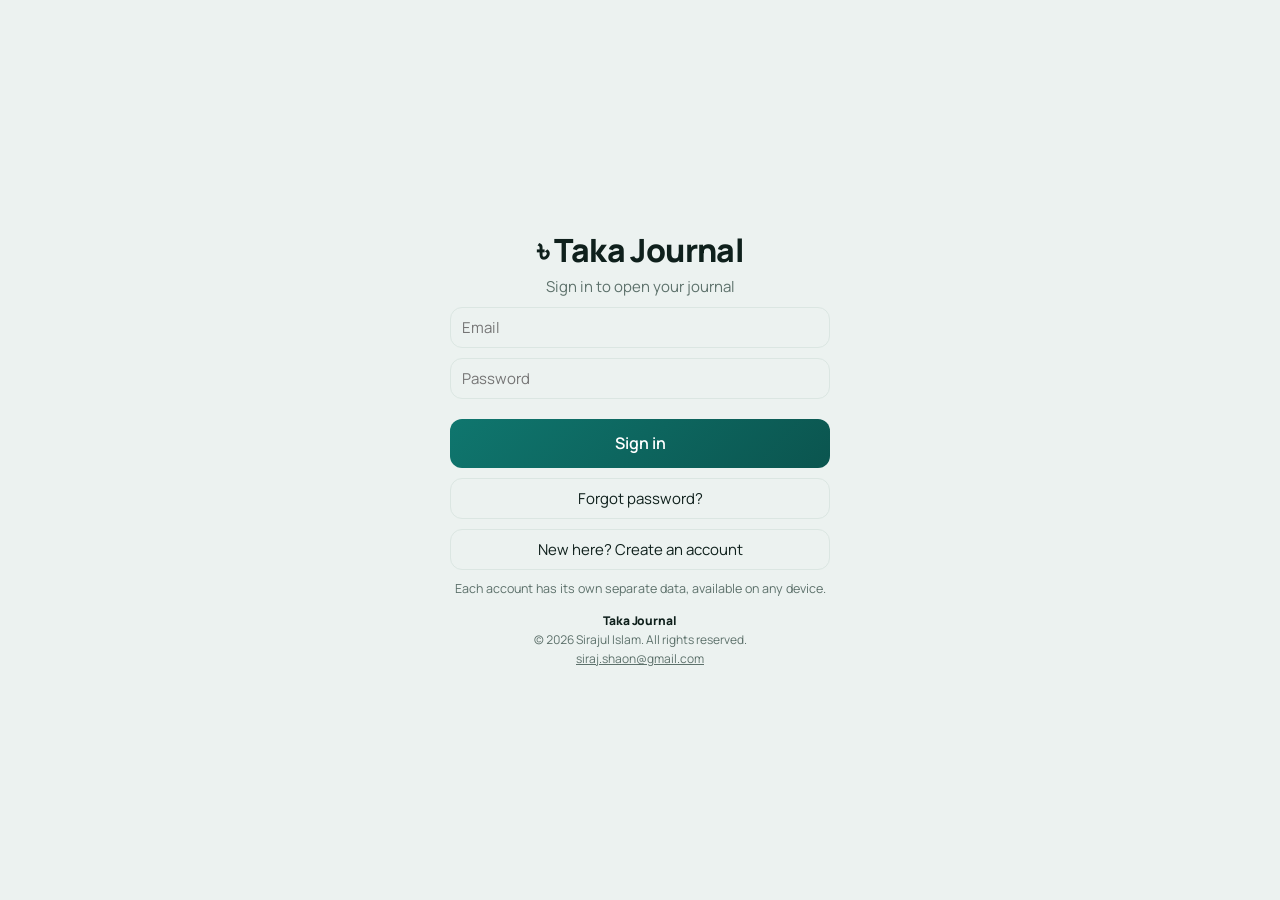
==== commit 2fbf9128: "Update Copyright Info" ====
--- a/apps/taka-journal/index.html
+++ b/apps/taka-journal/index.html
@@ -1,4 +1,5 @@
-<!DOCTYPE html><html lang="en"><head><meta charset="utf-8"><meta name="viewport" content="width=device-width, initial-scale=1, viewport-fit=cover"><title>Taka Journal</title>
-<meta name="theme-color" content="#0f766e"><link rel="manifest" href="manifest.json"><link rel="icon" href="icon-192.png"><link rel="apple-touch-icon" href="icon-192.png">
-<link rel="preload" href="lib/fonts/manrope-latin-wght-normal.woff2" as="font" type="font/woff2" crossorigin><link rel="stylesheet" href="style.css?v=18"></head><body><div id="app"><noscript>Please enable JavaScript.</noscript></div><div id="gate"></div><aside id="side"></aside><div id="nav"></div><div id="toast"></div><div id="ov"></div>
-<script src="firebase-config.js?v=18"></script><script src="app.js?v=18"></script><script src="lib/html2canvas.min.js"></script><script src="lib/jspdf.umd.min.js"></script></body></html>
+<!DOCTYPE html>
+<!-- Taka Journal — © 2026 Sirajul Islam <siraj.shaon@gmail.com>. All rights reserved. --><html lang="en"><head><meta charset="utf-8"><meta name="viewport" content="width=device-width, initial-scale=1, viewport-fit=cover"><title>Taka Journal</title>
+<meta name="author" content="Sirajul Islam"><meta name="copyright" content="© 2026 Sirajul Islam (siraj.shaon@gmail.com). All rights reserved."><meta name="theme-color" content="#0f766e"><link rel="manifest" href="manifest.json"><link rel="icon" href="icon-192.png"><link rel="apple-touch-icon" href="icon-192.png">
+<link rel="preload" href="lib/fonts/manrope-latin-wght-normal.woff2" as="font" type="font/woff2" crossorigin><link rel="stylesheet" href="style.css?v=20"></head><body><div id="app"><noscript>Please enable JavaScript.</noscript></div><div id="gate"></div><aside id="side"></aside><div id="nav"></div><div id="toast"></div><div id="ov"></div>
+<script src="firebase-config.js?v=20"></script><script src="app.js?v=20"></script><script src="lib/html2canvas.min.js"></script><script src="lib/jspdf.umd.min.js"></script></body></html>
--- a/apps/taka-journal/style.css
+++ b/apps/taka-journal/style.css
@@ -1,3 +1,4 @@
+/*! Taka Journal — © 2026 Sirajul Islam <siraj.shaon@gmail.com>. All rights reserved. */
 
 :root{--bg:#eef2f4;--cd:#fff;--tx:#17222b;--mu:#6a7783;--ln:#dde4e8;--ac:#0f766e;--rd:#d63b3b;--gn:#168a4a;box-sizing:border-box;padding-top:env(safe-area-inset-top,0px);padding-bottom:env(safe-area-inset-bottom,0px)}
 @media(prefers-color-scheme:dark){:root:not([data-theme="light"]){--bg:#11171c;--cd:#1b242b;--tx:#e6edf2;--mu:#93a1ac;--ln:#2a353e}}
@@ -388,3 +389,8 @@
 .bgrid{margin-top:10px}
 .em{padding:14px 10px}
 @media(max-width:959px){.hg{gap:10px}.stats{gap:8px}.tile{padding:13px}.ph{margin-bottom:12px}.cd{padding:13px}}
+
+.cr{display:grid;gap:2px;justify-items:center;text-align:center;margin:14px auto 4px;font-size:12px;color:var(--mu)}
+.cr b{color:var(--tx);font-weight:800;letter-spacing:-.01em}
+.cr a{color:var(--mu);text-decoration:underline}.cr a:hover{color:var(--tx)}
+#gate .cr{margin-top:6px}
